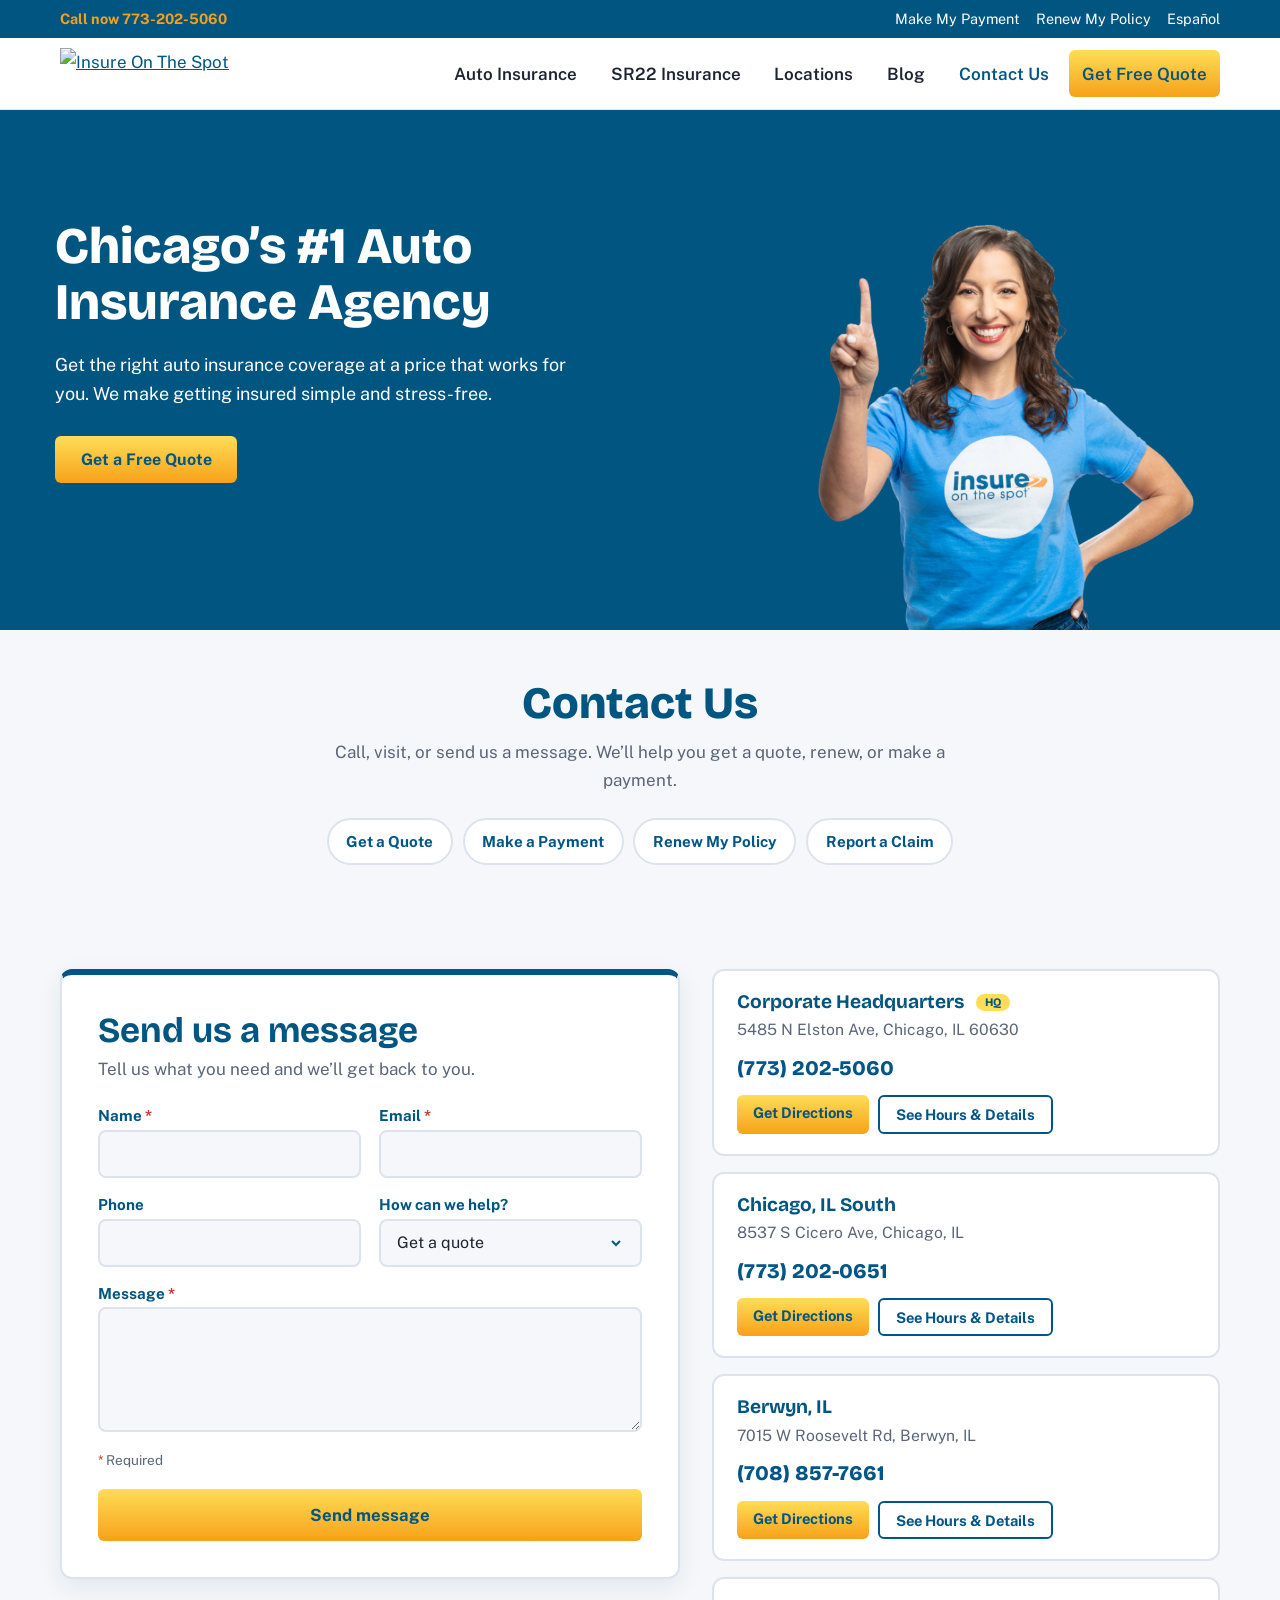
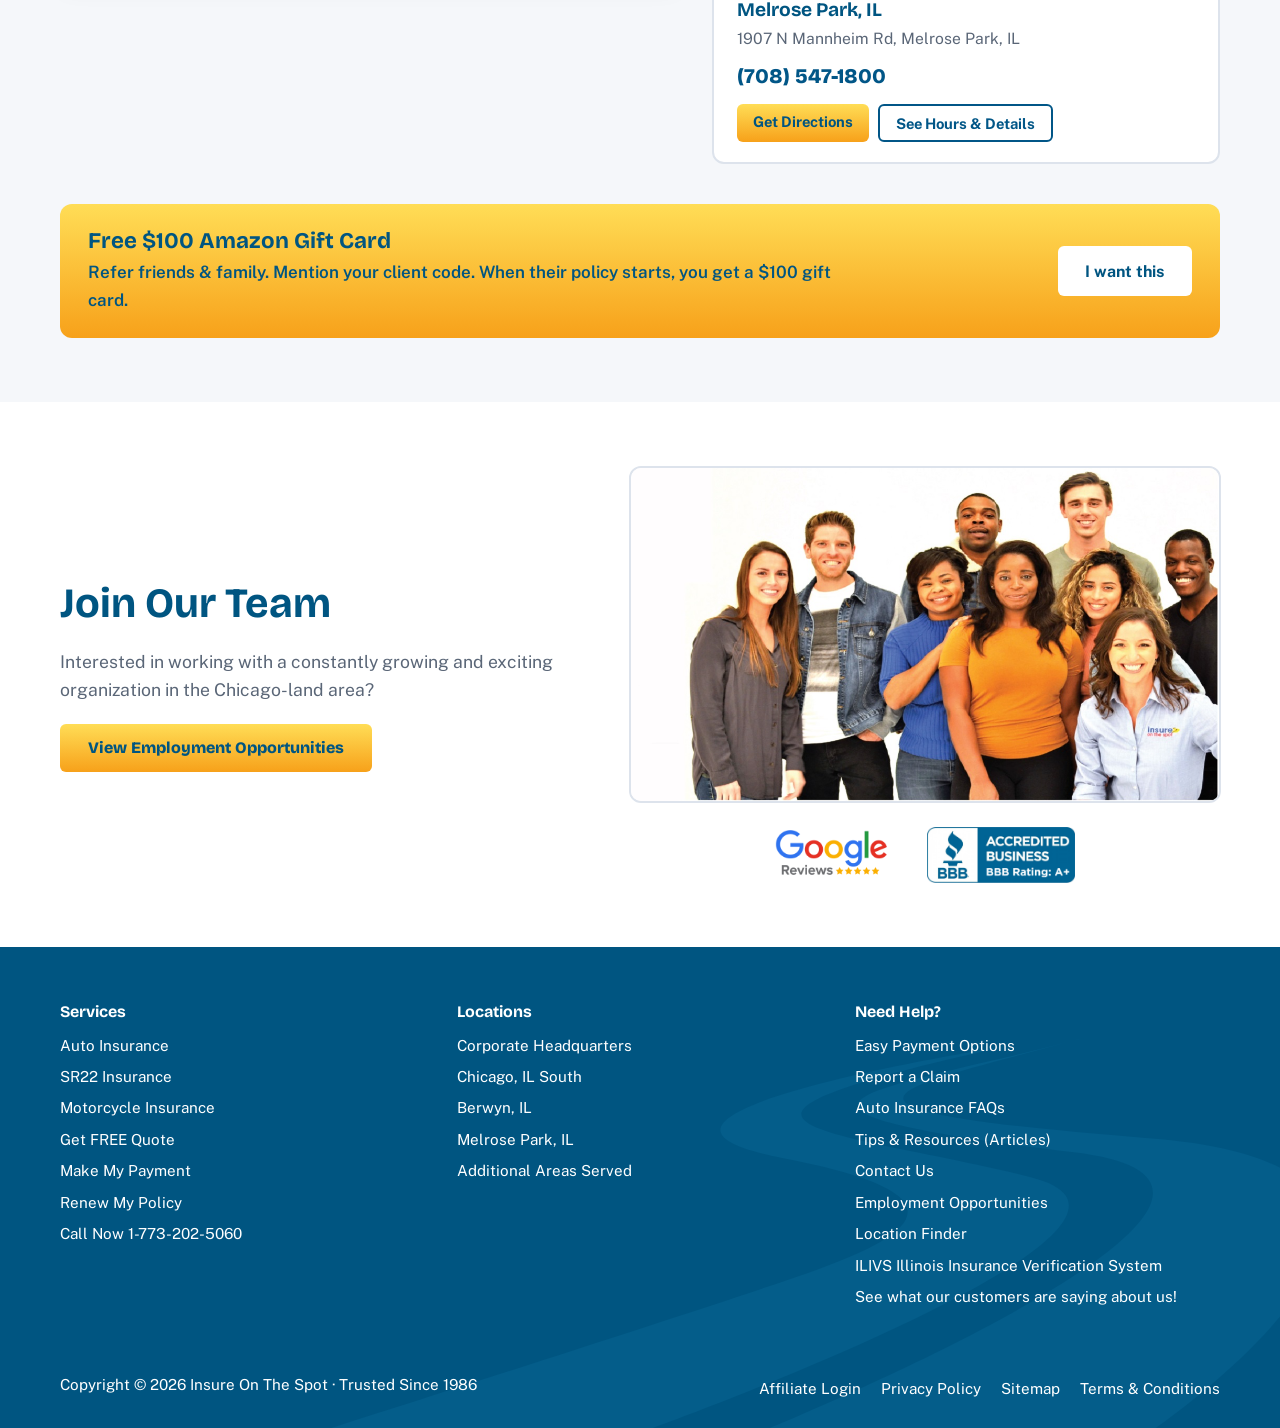
==== contact.html @ 5883fd52 "First commit" ====
<!DOCTYPE html>
<html lang="en">

<head>
  <meta charset="utf-8">
  <meta name="viewport" content="width=device-width, initial-scale=1">
  <title>Contact Us - Insure On The Spot</title>
  <meta name="description" content="Call or visit an Insure On The Spot location in Chicagoland.">
  <link rel="preconnect" href="https://fonts.googleapis.com">
  <link rel="preconnect" href="https://fonts.gstatic.com" crossorigin>
  <link
    href="https://fonts.googleapis.com/css2?family=Bricolage+Grotesque:wght@600;700;800&family=Public+Sans:wght@400;600;700&display=swap"
    rel="stylesheet">
  <link rel="stylesheet" href="assets/scss/main.css">
</head>

<body>
  <a class="sr-only" href="#main">Skip to content</a>
  <div class="topbar">
    <div class="container topbar__inner">
      <a class="topbar__call" href="tel:773-202-5060">Call now 773-202-5060</a>
      <div class="topbar__links"><a class="topbar__link" href="https://csp.insureonthespot.com/Login.aspx">Make My
          Payment</a><a class="topbar__link" href="https://csp.insureonthespot.com/Login.aspx">Renew My Policy</a><a
          class="topbar__link" href="https://www.insureonthespot.com/espanol/">Español</a></div>
    </div>
  </div>
  <header class="header">
    <div class="container header__inner">
      <a class="header__logo" href="#"><img
          src="https://www.insureonthespot.com/wp-content/themes/orbit-media/images/logo.png" alt="Insure On The Spot"
          width="180" height="52"></a>
      <button class="header__toggle" aria-expanded="false" aria-controls="site-nav">
                <svg xmlns="http://www.w3.org/2000/svg" width="24" height="24" viewBox="0 0 24 24" fill="none"
                    stroke="currentColor" stroke-width="2" stroke-linecap="round" stroke-linejoin="round">
                    <path d="M4 6h16M4 12h16M4 18h16"></path>
                </svg> </button>
      <nav class="nav" id="site-nav" aria-label="Main">
        <ul class="nav__list">
          <li class="nav__item"><a class="nav__link" href="https://www.insureonthespot.com/auto-insurance/">Auto
              Insurance</a></li>
          <li class="nav__item"><a class="nav__link" href="https://www.insureonthespot.com/sr22-insurance/">SR22
              Insurance</a></li>
          <li class="nav__item"><a class="nav__link" href="location.html">Locations</a></li>
          <li class="nav__item"><a class="nav__link" href="blog.html">Blog</a></li>
          <li class="nav__item"><a class="nav__link" href="contact.html" aria-current="page">Contact Us</a></li>
          <li class="nav__item"><a class="nav__link nav__link--cta" href="https://quote.insureonthespot.com/">Get Free
              Quote</a></li>
        </ul>
      </nav>
    </div>
  </header>
  <main id="main">

    <section class="banner">
      <div class="banner__container">
        <div class="banner__content">
          <h1>Chicago’s #1 Auto Insurance Agency</h1>
          <p>
            Get the right auto insurance coverage at a price that works for you.
            We make getting insured simple and stress-free.
          </p>
          <a class="btn btn--primary" href="https://quote.insureonthespot.com/">Get a Free Quote</a>
        </div>

        <div class="banner__visual">
          <img class="banner__img" src="assets/img/contact-hero.png" alt="Smiling Insure On The Spot agent pointing up"
            width="1218" height="743" fetchpriority="high">
        </div>
      </div>
    </section>

    <section class="contact-intro section--tint">
      <div class="container">
        <h1 class="contact-intro__title">Contact Us</h1>
        <p class="contact-intro__text">Call, visit, or send us a message. We’ll help you get a quote, renew, or make a
          payment.</p>
        <ul class="quick-links">
          <li class="quick-links__item"><a class="quick-links__link" href="https://quote.insureonthespot.com/">Get a
              Quote</a></li>
          <li class="quick-links__item"><a class="quick-links__link"
              href="https://csp.insureonthespot.com/Login.aspx">Make a Payment</a></li>
          <li class="quick-links__item"><a class="quick-links__link"
              href="https://csp.insureonthespot.com/Login.aspx">Renew My Policy</a></li>
          <li class="quick-links__item"><a class="quick-links__link"
              href="https://www.insureonthespot.com/customer-service/report-insurance-claim/">Report a Claim</a></li>
        </ul>
      </div>
    </section>

    <section class="section section--tint">
      <div class="container contact">
        <div class="form-panel">
          <h2 class="form-panel__title">Send us a message</h2>
          <p class="form-panel__text">Tell us what you need and we’ll get back to you.</p>

          <form class="form" id="contact-form" novalidate>
            <div class="form__row">
              <label class="form__label">
                <span class="form__label-text">Name <span class="form__req" aria-hidden="true">*</span></span>
                <input class="form__control" name="name" autocomplete="name" required>
                <p class="form__error" hidden>Enter your name.</p>
              </label>
              <label class="form__label">
                <span class="form__label-text">Email <span class="form__req" aria-hidden="true">*</span></span>
                <input class="form__control" type="email" name="email" autocomplete="email" required>
                <p class="form__error" hidden>Enter a valid email address.</p>
              </label>
            </div>

            <div class="form__row">
              <label class="form__label">
                <span class="form__label-text">Phone</span>
                <input class="form__control" type="tel" name="phone" autocomplete="tel">
              </label>
              <label class="form__label">
                <span class="form__label-text">How can we help?</span>
                <select class="form__control form__control--select" name="topic">
                  <option>Get a quote</option>
                  <option>Renew my policy</option>
                  <option>Make a payment</option>
                  <option>Report a claim</option>
                  <option>Something else</option>
                </select>
              </label>
            </div>

            <label class="form__label">
              <span class="form__label-text">Message <span class="form__req" aria-hidden="true">*</span></span>
              <textarea class="form__control form__control--textarea" name="message" rows="5" required></textarea>
              <p class="form__error" hidden>Tell us how we can help.</p>
            </label>

            <p class="form__note"><span class="form__req" aria-hidden="true">*</span> Required</p>
            <button class="btn btn--primary form__submit" type="submit">Send message</button>
          </form>

          <p class="form__success" id="form-success" role="status" hidden>Message sent. We’ll get back to you soon.</p>
        </div>

        <div class="contact__info">
          <ul class="locations">
            <li class="locations__item">
              <h3 class="locations__name">Corporate Headquarters <span class="locations__badge">HQ</span></h3>
              <p class="locations__addr">5485 N Elston Ave, Chicago, IL 60630</p>
              <a class="locations__phone" href="tel:773-202-5060">(773) 202-5060</a>
              <div class="locations__actions">
                <a class="btn btn--primary btn--sm"
                  href="https://www.google.com/maps/search/?api=1&amp;query=5485+N+Elston+Ave,+Chicago,+IL+60630">Get
                  Directions</a>
                <a class="btn btn--outline btn--sm"
                  href="https://www.insureonthespot.com/locations/corporate-headquarters/">See Hours &amp; Details</a>
              </div>
            </li>
            <li class="locations__item">
              <h3 class="locations__name">Chicago, IL South</h3>
              <p class="locations__addr">8537 S Cicero Ave, Chicago, IL</p>
              <a class="locations__phone" href="tel:773-202-0651">(773) 202-0651</a>
              <div class="locations__actions">
                <a class="btn btn--primary btn--sm"
                  href="https://www.google.com/maps/search/?api=1&amp;query=8537+S+Cicero+Ave,+Chicago,+IL">Get
                  Directions</a>
                <a class="btn btn--outline btn--sm"
                  href="https://www.insureonthespot.com/locations/chicago-il-south/">See Hours &amp; Details</a>
              </div>
            </li>
            <li class="locations__item">
              <h3 class="locations__name">Berwyn, IL</h3>
              <p class="locations__addr">7015 W Roosevelt Rd, Berwyn, IL</p>
              <a class="locations__phone" href="tel:708-857-7661">(708) 857-7661</a>
              <div class="locations__actions">
                <a class="btn btn--primary btn--sm"
                  href="https://www.google.com/maps/search/?api=1&amp;query=7015+W+Roosevelt+Rd,+Berwyn,+IL">Get
                  Directions</a>
                <a class="btn btn--outline btn--sm" href="https://www.insureonthespot.com/locations/berwyn-il/">See
                  Hours &amp; Details</a>
              </div>
            </li>
            <li class="locations__item">
              <h3 class="locations__name">Melrose Park, IL</h3>
              <p class="locations__addr">1907 N Mannheim Rd, Melrose Park, IL</p>
              <a class="locations__phone" href="tel:708-547-1800">(708) 547-1800</a>
              <div class="locations__actions">
                <a class="btn btn--primary btn--sm"
                  href="https://www.google.com/maps/search/?api=1&amp;query=1907+N+Mannheim+Rd,+Melrose+Park,+IL">Get
                  Directions</a>
                <a class="btn btn--outline btn--sm"
                  href="https://www.insureonthespot.com/locations/melrose-park-il/">See Hours &amp; Details</a>
              </div>
            </li>
          </ul>
        </div>
      </div>
      <div class=" section--tint">
        <div class="container">
          <div class="referral">
            <div class="referral__body">
              <h3 class="referral__title">Free $100 Amazon Gift Card</h3>
              <p class="referral__text">Refer friends &amp; family. Mention your client code. When their
                policy starts, you get a
                $100 gift card.
              </p>
            </div>

            <a class="btn btn--white" href="https://quote.insureonthespot.com/">I want this</a>
          </div>
        </div>
      </div>

    </section>

    <section class="team" aria-labelledby="team-title">
      <div class="team__inner">
        <div class="team__content">
          <h2 class="team__title" id="team-title">Join Our Team</h2>

          <p class="team__text">
            Interested in working with a constantly growing and exciting
            organization in the Chicago-land area?
          </p>

          <a class="team__cta" href="https://www.insureonthespot.com/employment-opportunities/">View Employment Opportunities</a>
        </div>

        <div class="team__media">
          <figure class="team__photo">
            <img src="assets/img/team.jpg" alt="The Insure on the Spot team smiling together" width="1200" height="600"
              loading="lazy" />
          </figure>

          <ul class="team__badges">
            <li>
              <a class="team__badge"
                href="https://www.bbb.org/chicago/business-reviews/auto-insurance/insure-on-the-spot-in-chicago-il-14007680/#sealclick"
                target="_blank" rel="noopener noreferrer">
                <img src="assets/img/google-Reviews-transparent.webp" alt="Google Reviews, 5 stars" width="140"
                  height="56" loading="lazy" />
              </a>
            </li>
            <li>
              <a class="team__badge"
                href="https://www.bbb.org/chicago/business-reviews/auto-insurance/insure-on-the-spot-in-chicago-il-14007680/#sealclick"
                target="_blank" rel="noopener noreferrer">
                <img src="assets/img/BBBLogo.webp" alt="BBB Accredited Business, rating A+" width="150" height="56"
                  loading="lazy" />
              </a>
            </li>
          </ul>
        </div>
      </div>
    </section>

  </main>

  <footer class="footer">
    <div class="container">
      <div class="footer__grid">
        <div class="footer__col">
          <h3 class="footer__title">Services</h3>
          <ul class="footer__list">
            <li class="footer__item"><a class="footer__link" href="https://www.insureonthespot.com/auto-insurance/">Auto
                Insurance</a></li>
            <li class="footer__item"><a class="footer__link" href="https://www.insureonthespot.com/sr22-insurance/">SR22
                Insurance</a></li>
            <li class="footer__item"><a class="footer__link"
                href="https://www.insureonthespot.com/auto-insurance/motorcycle-insurance/">Motorcycle Insurance</a>
            </li>
            <li class="footer__item"><a class="footer__link" href="https://quote.insureonthespot.com/">Get FREE
                Quote</a></li>
            <li class="footer__item"><a class="footer__link" href="https://csp.insureonthespot.com">Make My Payment</a>
            </li>
            <li class="footer__item"><a class="footer__link" href="https://csp.insureonthespot.com">Renew My Policy</a>
            </li>
            <li class="footer__item">Call Now 1-773-202-5060</li>
          </ul>
        </div>
        <div class="footer__col">
          <h3 class="footer__title">Locations</h3>
          <ul class="footer__list">
            <li class="footer__item"><a class="footer__link"
                href="https://www.insureonthespot.com/locations/corporate-headquarters/">Corporate Headquarters</a>
            </li>
            <li class="footer__item"><a class="footer__link"
                href="https://www.insureonthespot.com/locations/chicago-il-south/">Chicago, IL South</a></li>
            <li class="footer__item"><a class="footer__link"
                href="https://www.insureonthespot.com/locations/berwyn-il/">Berwyn, IL</a></li>
            <li class="footer__item"><a class="footer__link"
                href="https://www.insureonthespot.com/locations/melrose-park-il/">Melrose Park, IL</a></li>
            <li class="footer__item"><a class="footer__link"
                href="https://www.insureonthespot.com/service-areas/">Additional Areas Served</a></li>
          </ul>
        </div>
        <div class="footer__col">
          <h3 class="footer__title">Need Help?</h3>
          <ul class="footer__list">
            <li class="footer__item"><a class="footer__link"
                href="https://www.insureonthespot.com/customer-service/payment-options/">Easy Payment Options</a>
            </li>
            <li class="footer__item"><a class="footer__link"
                href="https://www.insureonthespot.com/customer-service/report-insurance-claim/">Report a Claim</a>
            </li>
            <li class="footer__item"><a class="footer__link"
                href="https://www.insureonthespot.com/customer-service/auto-insurance-faq/">Auto Insurance FAQs</a>
            </li>
            <li class="footer__item"><a class="footer__link" href="blog.html">Tips &amp; Resources (Articles)</a></li>
            <li class="footer__item"><a class="footer__link" href="contact.html">Contact Us</a></li>
            <li class="footer__item"><a class="footer__link"
                href="https://www.insureonthespot.com/employment-opportunities/">Employment Opportunities</a></li>
            <li class="footer__item"><a class="footer__link"
                href="https://www.insureonthespot.com/location-finder/">Location Finder</a></li>
            <li class="footer__item"><a class="footer__link"
                href="https://www.insureonthespot.com/customer-service/ilivs-illinois-insurance-verification-system/">ILIVS
                Illinois Insurance Verification System</a></li>
            <li class="footer__item"><a class="footer__link"
                href="https://www.insureonthespot.com/see-what-our-customers-are-saying-about-us/">See what our
                customers are saying about us!</a></li>
          </ul>
        </div>
      </div>
      <div class="footer__bar">
        <span>Copyright © 2026 Insure On The Spot · Trusted Since 1986</span>
        <ul class="footer__legal">
          <li class="footer__item"><a class="footer__link"
              href="https://quote.insureonthespot.com/Default.aspx/dealer">Affiliate Login</a></li>
          <li class="footer__item"><a class="footer__link"
              href="https://www.insureonthespot.com/privacy-policy/">Privacy Policy</a></li>
          <li class="footer__item"><a class="footer__link" href="https://www.insureonthespot.com/sitemap/">Sitemap</a>
          </li>
          <li class="footer__item"><a class="footer__link"
              href="https://www.insureonthespot.com/terms-conditions/">Terms &amp; Conditions</a></li>
        </ul>
      </div>
    </div>
  </footer>
  <script src="assets/js/main.js"></script>
</body>

</html>
---- assets/scss/main.css ----
@charset "UTF-8";
:root {
  --navy: #015687;
  --navy-dark: #005581;
  --orange: #f7a11a;
  --orange-dark: #d98a0c;
  --yellow: #ffdd56;
  --ink: #1b2430;
  --muted: #5a6677;
  --paper: #f5f7fa;
  --line: #dde3ec;
  --white: #fff;
  --font-head: 'Bricolage Grotesque', 'Segoe UI', sans-serif;
  --font-body: 'Public Sans', 'Segoe UI', sans-serif;
  --container: 1160px;
  --bp-md: 760px;
  --radius: 6px;
}

*,
*::before,
*::after {
  box-sizing: border-box;
}

html {
  scroll-behavior: smooth;
}

body {
  margin: 0;
  font: 400 1.0625rem/1.65 var(--font-body);
  color: var(--ink);
  background: var(--white);
}

img {
  max-width: 100%;
  display: block;
}

a {
  color: var(--navy);
}

h1,
h2,
h3 {
  font-family: var(--font-head);
  line-height: 1.15;
  margin: 0 0 0.5em;
  color: var(--navy-dark);
}

h1 {
  font-size: clamp(2.2rem, 5vw, 3.6rem);
  font-weight: 800;
}

h2 {
  font-size: clamp(1.6rem, 3vw, 2.2rem);
  font-weight: 700;
}

h3 {
  font-size: 1.2rem;
  font-weight: 700;
}

p {
  margin: 0 0 1em;
  max-width: 68ch;
}

:focus-visible {
  outline: 3px solid var(--orange);
  outline-offset: 2px;
}

.container {
  width: min(100% - 2rem, var(--container));
  margin-inline: auto;
}

.section {
  padding: 4rem 0;
}
.section--tint {
  background: var(--paper);
}

.sr-only {
  position: absolute;
  width: 1px;
  height: 1px;
  overflow: hidden;
  clip: rect(0 0 0 0);
}

@media (prefers-reduced-motion: reduce) {
  * {
    animation: none !important;
    transition: none !important;
    scroll-behavior: auto !important;
  }
}
[hidden] {
  display: none !important;
}

.btn {
  display: inline-block;
  padding: 0.85rem 1.6rem;
  border-radius: var(--radius);
  border: 2px solid transparent;
  font: 700 1rem var(--font-body);
  text-decoration: none;
  cursor: pointer;
  transition: background 0.2s, color 0.2s, transform 0.15s;
}
.btn--primary {
  background: var(--yellow);
  background-size: 100%;
  background-image: linear-gradient(to top, var(--orange), var(--yellow));
  border: none;
  color: var(--navy-dark);
}
.btn--primary:hover {
  background-image: linear-gradient(to top, var(--orange-dark), var(--yellow));
}
.btn--primary:active {
  transform: translateY(1px);
}
.btn--ghost {
  border-color: var(--white);
  color: var(--white);
}
.btn--ghost:hover {
  background: var(--white);
  color: var(--navy-dark);
}
.btn--outline {
  border-color: var(--navy);
  color: var(--navy);
}
.btn--outline:hover {
  background: var(--navy);
  color: var(--white);
}
.btn--white {
  background: var(--white);
  color: var(--navy-dark);
}
.btn--white:hover {
  background: var(--navy);
  color: var(--white);
}
.btn--sm {
  padding: 0.55rem 1rem;
  font-size: 0.92rem;
}

.banner {
  background: #015581;
  color: #ffffff;
  overflow: hidden;
}
.banner__container {
  display: flex;
  align-items: center;
  justify-content: space-between;
  gap: 40px;
  max-width: 1218px;
  min-height: 400PX;
  margin-inline: auto;
  padding: 20px 24px 0;
}
.banner__content {
  flex: 1;
  max-width: 520px;
  padding-bottom: 60px;
}
.banner__content h1 {
  margin: 0 0 20px;
  font-size: clamp(36px, 4vw, 56px);
  line-height: 1.1;
  color: #ffffff;
}
.banner__content p {
  margin: 0 0 28px;
  font-size: 18px;
  line-height: 1.6;
}
.banner__button {
  display: inline-block;
  padding: 14px 28px;
  background: #ffffff;
  color: #015581;
  font-weight: 600;
  text-decoration: none;
  border-radius: 6px;
  transition: background 0.2s ease;
}
.banner__button:hover {
  background: #eaf3f8;
}
.banner__visual {
  flex: 1;
  align-self: stretch;
  display: flex;
  justify-content: flex-end;
  min-width: 0;
}
.banner__img {
  display: block;
  width: 100%;
  max-width: 500px;
  height: 100%;
  -o-object-fit: cover;
     object-fit: cover;
  -o-object-position: 50% 36%;
     object-position: 50% 36%;
}
@media (max-width: 759px) {
  .banner__container {
    flex-direction: column;
    gap: 24px;
    padding: 48px 20px 0;
    text-align: center;
  }
  .banner__content {
    padding-bottom: 0;
  }
  .banner__visual {
    width: 100%;
    align-self: center;
    justify-content: center;
  }
  .banner__img {
    width: 100%;
    height: auto;
    -o-object-fit: contain;
       object-fit: contain;
  }
}

.topbar {
  background: var(--navy-dark);
  color: var(--white);
  font-size: 0.9rem;
}
.topbar__inner {
  display: flex;
  justify-content: space-between;
  gap: 1rem;
  padding: 0.45rem 0;
  flex-wrap: wrap;
}
.topbar__link, .topbar__call {
  color: var(--white);
  text-decoration: none;
  margin-left: 1rem;
}
.topbar__link:hover, .topbar__call:hover {
  text-decoration: underline;
}
.topbar__call {
  font-weight: 700;
  color: var(--orange);
  margin-left: 0;
}
.topbar__links {
  display: none;
}
@media (min-width: 760px) {
  .topbar__links {
    display: block;
  }
}

.header {
  position: sticky;
  top: 0;
  z-index: 50;
  background: var(--white);
  border-bottom: 1px solid var(--line);
  transition: box-shadow 0.2s;
}
.header--scrolled {
  box-shadow: 0 4px 16px rgba(var(--navy-dark), 0.12);
}
.header__inner {
  display: flex;
  align-items: center;
  justify-content: space-between;
  padding: 0.6rem 0;
}
.header__logo img {
  height: 52px;
  width: auto;
}
.header__toggle {
  background: none;
  border: none;
  padding: 0.5rem 0.5rem;
  font-weight: 700;
  color: var(--navy);
}
@media (min-width: 760px) {
  .header__toggle {
    display: none;
  }
}

.nav {
  display: none;
  position: absolute;
  inset: 100% 0 auto;
  background: var(--white);
  border-bottom: 1px solid var(--line);
  padding: 1rem;
}
.nav--open {
  display: block;
}
.nav__list {
  list-style: none;
  margin: 0;
  padding: 0;
  display: grid;
  gap: 0.25rem;
}
.nav__link {
  display: block;
  padding: 0.6rem 0.8rem;
  text-decoration: none;
  font-weight: 600;
  color: var(--ink);
  border-radius: var(--radius);
}
.nav__link:hover, .nav__link[aria-current=page] {
  color: var(--navy);
}
.nav__link--cta {
  background-color: var(--yellow);
  background-size: 100%;
  background-image: linear-gradient(to top, var(--orange), var(--yellow));
  border: none;
  color: var(--navy-dark);
  text-align: center;
}
.nav__link--cta:hover {
  background-color: var(--yellow);
  background-image: linear-gradient(to top, var(--orange-dark), var(--yellow));
  color: var(--navy-dark);
}
.nav__link--cta:active {
  transform: translateY(1px);
}
@media (min-width: 800px) {
  .nav {
    display: block;
    position: static;
    border: 0;
    padding: 0;
  }
  .nav__list {
    display: flex;
    align-items: center;
    gap: 0.5rem;
  }
}

.hero {
  position: relative;
  color: var(--white);
  padding: 5rem 0 4.5rem;
  background: linear-gradient(100deg, rgba(1, 51, 79, 0.94) 35%, rgba(1, 51, 79, 0.55)), url("../img/iots-hom-hero.jpg") center/cover;
}
.hero__title {
  color: var(--white);
  max-width: 14ch;
}
.hero__text {
  margin: 0;
}
.hero__list {
  list-style: none;
  padding: 0;
  margin: 1.25rem 0 2rem;
  display: grid;
  gap: 0.4rem;
  font-weight: 600;
  max-width: 400px;
}
.hero__item::before {
  content: "✓";
  color: var(--orange);
  font-weight: 800;
  margin-right: 0.6rem;
}
.hero__actions {
  display: flex;
  flex-direction: column;
  align-items: stretch;
  gap: 0.75rem;
  width: min(100%, 26rem);
}
.hero__or {
  display: flex;
  align-items: center;
  gap: 0.75rem;
  font-weight: 600;
}
.hero__or::before, .hero__or::after {
  content: "";
  flex: 1;
  height: 1px;
  background: rgba(255, 255, 255, 0.35);
}
.hero__call {
  display: inline-flex;
  align-items: center;
  justify-content: center;
  min-height: 3.25rem;
}
.hero--page {
  padding: 3rem 0;
  background: var(--navy);
}
.hero--page .hero__title {
  max-width: none;
  font-size: clamp(2rem, 4vw, 2.8rem);
  margin: 0;
}
.hero--page .hero__text {
  color: rgba(var(--white), 0.85);
  margin: 0.5rem 0 0;
}

.quote-form {
  display: flex;
  flex-wrap: wrap;
  align-items: stretch;
  width: min(100%, 26rem);
}
.quote-form__input {
  flex: 1 1 9rem;
  min-width: 0;
  min-height: 3.25rem;
  padding: 0.85rem 1rem 0.85rem 2.75rem;
  font: 600 1rem var(--font-body);
  color: var(--ink);
  background: var(--white) url("data:image/svg+xml,%3Csvg xmlns='http://www.w3.org/2000/svg' viewBox='0 0 24 24' fill='none' stroke='%235a6677' stroke-width='2'%3E%3Cpath d='M12 21s-7-6.2-7-11a7 7 0 0114 0c0 4.8-7 11-7 11z'/%3E%3Ccircle cx='12' cy='10' r='2.5'/%3E%3C/svg%3E") no-repeat 1rem center/18px;
  border: 2px solid transparent;
  border-radius: var(--radius) 0 0 var(--radius);
  transition: border-color 0.2s, box-shadow 0.2s;
}
.quote-form__input::-moz-placeholder {
  color: #8b96a5;
  font-weight: 400;
}
.quote-form__input::placeholder {
  color: #8b96a5;
  font-weight: 400;
}
.quote-form__input:focus {
  position: relative;
  outline: none;
  border-color: none;
  box-shadow: none;
}
.quote-form__input--invalid {
  border-color: #c0392b;
}
.quote-form__submit {
  display: inline-flex;
  align-items: center;
  justify-content: center;
  min-height: 3.25rem;
  padding-inline: 1.4rem;
  white-space: nowrap;
  border-radius: 0 var(--radius) var(--radius) 0;
}
.quote-form__error {
  flex-basis: 100%;
  margin: 0.5rem 0 0;
  font-size: 0.9rem;
  font-weight: 600;
  color: var(--yellow);
}

.services {
  list-style: none;
  margin: 2.5rem 0 0;
  padding: 0;
  display: grid;
  gap: 1.5rem;
}
@media (min-width: 760px) {
  .services {
    grid-template-columns: repeat(3, 1fr);
  }
}

.service-card {
  position: relative;
  background: var(--white);
  border-radius: 14px;
  padding: 2rem 1.75rem 1.75rem;
  display: flex;
  flex-direction: column;
  border: 2px solid var(--line);
  transition: transform 0.2s, box-shadow 0.2s, border-color 0.2s;
}
.service-card:hover, .service-card:focus-within {
  transform: translateY(-4px);
  border-color: var(--navy);
  /* Requires --navy-dark to be bare RGB numbers, e.g. 12, 30, 66 */
  box-shadow: 0 14px 30px rgba(var(--navy-dark), 0.14);
}
.service-card__icon {
  width: 60px;
  height: 60px;
  border-radius: 14px;
  display: grid;
  place-items: center;
  background: var(--navy);
  margin-bottom: 1.25rem;
  transition: background 0.2s;
}
.service-card__svg {
  width: 30px;
  height: 30px;
  fill: none;
  stroke: var(--white);
  stroke-width: 1.8;
  stroke-linecap: round;
  stroke-linejoin: round;
  transition: stroke 0.2s;
}
.service-card:hover .service-card__icon, .service-card:focus-within .service-card__icon {
  background: var(--yellow);
}
.service-card:hover .service-card__svg, .service-card:focus-within .service-card__svg {
  stroke: var(--navy-dark);
}
.service-card__title {
  font-size: 1.35rem;
}
.service-card__text {
  color: var(--muted);
  flex: 1;
}
.service-card__link {
  display: inline-flex;
  align-items: center;
  gap: 0.25rem;
  font-weight: 700;
  text-decoration: none;
  color: var(--navy);
  margin-top: 0.5rem;
}
.service-card__link::after {
  content: "";
  position: absolute;
  inset: 0;
}
.service-card__arrow {
  display: inline-flex;
  transition: transform 0.2s;
}
.service-card__arrow svg {
  width: 1.4em;
  height: 1.4em;
  fill: currentColor;
}
.service-card__link:hover .service-card__arrow {
  transform: translateX(4px);
}

.trust {
  display: flex;
  flex-wrap: wrap;
  gap: 1.5rem 2.5rem;
  align-items: center;
  justify-content: space-between;
}
.trust__title {
  font: 800 1.4rem var(--font-head);
  color: var(--navy-dark);
  font-size: clamp(1.6rem, 3vw, 2.2rem);
}
.trust__img {
  height: 64px;
  width: auto;
}

.loc-tools {
  display: flex;
  flex-wrap: wrap;
  align-items: center;
  justify-content: space-between;
  gap: 1rem;
  margin: 1.5rem 0 1.25rem;
}

.loc-layout {
  display: grid;
  grid-template-columns: minmax(0, 1fr);
  gap: 1.25rem;
  margin-top: 2rem;
}
@media (min-width: 900px) {
  .loc-layout {
    grid-template-columns: minmax(0, 1fr) minmax(0, 1.1fr);
    align-items: start;
    gap: 1.5rem;
  }
}

.loc-layout > * {
  min-width: 0;
}

#loc-map {
  position: relative;
  width: 100%;
  max-width: 100%;
  height: 320px;
  overflow: hidden;
  border: 2px solid var(--line);
  border-radius: 12px;
  z-index: 0;
}
@media (min-width: 900px) {
  #loc-map {
    position: sticky;
    top: 1.5rem;
    height: 540px;
  }
}

#loc-map.leaflet-container {
  max-width: 100%;
}

.loc-search {
  position: relative;
  flex: 1 1 280px;
  max-width: 420px;
}
.loc-search__input {
  width: 100%;
  padding: 0.8rem 1rem 0.8rem 2.6rem;
  font: inherit;
  background: var(--white);
  border: 2px solid var(--line);
  border-radius: 99px;
  transition: border-color 0.2s, box-shadow 0.2s;
}
.loc-search__input:focus {
  outline: none;
  border-color: var(--navy);
  box-shadow: 0 0 0 4px rgba(var(--yellow-rgb), 0.55);
}
.loc-search__icon {
  position: absolute;
  left: 1rem;
  top: 50%;
  translate: 0 -50%;
  width: 18px;
  height: 18px;
  fill: none;
  stroke: var(--muted);
  stroke-width: 2.2;
}

.loc-count {
  margin: 0;
  font-weight: 600;
  color: var(--muted);
}

.loc-grid {
  display: grid;
  align-items: start;
  gap: 1.25rem;
  margin: 0;
  padding: 0;
  list-style: none;
}
@media (min-width: 760px) {
  .loc-grid {
    grid-template-columns: repeat(2, 1fr);
  }
}
.loc-grid--single {
  grid-template-columns: 1fr;
}
@media (min-width: 760px) {
  .loc-grid--single {
    grid-template-columns: 1fr;
  }
}

.loc-card {
  overflow: hidden;
  background: var(--white);
  border: 2px solid var(--line);
  border-radius: 12px;
  transition: transform 0.2s, box-shadow 0.2s, border-color 0.2s;
}
.loc-card:hover {
  transform: translateY(-3px);
  border-color: var(--navy);
  box-shadow: 0 10px 24px rgba(var(--navy-dark-rgb), 0.12);
}
.loc-card--active {
  border-color: var(--navy);
  box-shadow: 0 12px 28px rgba(var(--navy-dark-rgb), 0.16);
}
.loc-card__head {
  all: unset;
  box-sizing: border-box;
  display: grid;
  grid-template-columns: auto 1fr auto;
  align-items: center;
  gap: 1rem;
  width: 100%;
  padding: 1.25rem 1.4rem;
  cursor: pointer;
}
.loc-card__head:focus-visible {
  outline: 3px solid var(--orange);
  outline-offset: -3px;
}
.loc-card__pin {
  display: grid;
  place-items: center;
  width: 44px;
  height: 44px;
  border-radius: 50%;
  background: var(--navy);
  transition: background 0.2s;
}
.loc-card__pin-icon {
  width: 22px;
  height: 22px;
  fill: none;
  stroke: var(--white);
  stroke-width: 2;
}
.loc-card--active .loc-card__pin {
  background: var(--yellow);
}
.loc-card--active .loc-card__pin-icon {
  stroke: var(--navy-dark);
}
.loc-card__text {
  min-width: 0;
}
.loc-card__name {
  margin: 0;
  font: 700 1.2rem var(--font-head);
  color: var(--navy-dark);
}
.loc-card__addr {
  display: block;
  margin: 0.1rem 0 0;
  font-size: 0.98rem;
  color: var(--muted);
}
.loc-card__badge {
  display: inline-block;
  margin-left: 0.5rem;
  padding: 0.1rem 0.55rem;
  border-radius: 99px;
  background: var(--yellow);
  font-size: 0.72rem;
  font-weight: 800;
  letter-spacing: 0.04em;
  text-transform: uppercase;
  color: var(--navy-dark);
  vertical-align: middle;
}
.loc-card__chev {
  width: 20px;
  height: 20px;
  fill: none;
  stroke: var(--navy);
  stroke-width: 2.5;
  transition: rotate 0.25s;
}
.loc-card--active .loc-card__chev {
  rotate: 180deg;
}
.loc-card__more {
  display: grid;
  gap: 0.9rem;
  padding: 1.1rem 1.4rem 1.4rem;
  border-top: 1px dashed var(--line);
}
.loc-card__phone {
  font: 800 1.35rem var(--font-head);
  color: var(--navy);
  text-decoration: none;
}
.loc-card__phone:hover {
  text-decoration: underline;
}
.loc-card__actions {
  display: flex;
  flex-wrap: wrap;
  gap: 0.6rem;
}

.loc-empty {
  padding: 2rem;
  text-align: center;
  font-weight: 600;
  color: var(--muted);
}

.referral {
  display: flex;
  flex-wrap: wrap;
  align-items: center;
  justify-content: space-between;
  gap: 1rem;
  margin-top: 2.5rem;
  padding: 1.5rem 1.75rem;
  border-radius: 12px;
  background: var(--yellow);
  background-size: 100%;
  background-image: linear-gradient(to top, var(--orange), var(--yellow));
  border: none;
  color: var(--navy-dark);
}
.referral__title {
  margin: 0;
  font-size: 1.4rem;
  color: var(--navy-dark);
}
.referral__text {
  margin: 0.25rem 0 0;
  font-weight: 600;
}

.loc-layout {
  display: grid;
  gap: 1.5rem;
}
@media (min-width: 900px) {
  .loc-layout {
    grid-template-columns: 1fr 1.1fr;
    align-items: start;
  }
}

.loc-map {
  order: -1;
  z-index: 0;
  isolation: isolate;
  height: 300px;
  overflow: hidden;
  border: 2px solid var(--line);
  border-radius: 12px;
  background: var(--paper);
}
@media (min-width: 900px) {
  .loc-map {
    order: 0;
    position: sticky;
    top: 96px;
    height: 540px;
  }
}

.loc-marker {
  background: none;
  border: 0;
}
.loc-marker__icon {
  display: block;
  width: 36px;
  height: 46px;
  filter: drop-shadow(0 3px 4px rgba(var(--navy-dark-rgb), 0.35));
  transition: transform 0.2s;
}
.loc-marker__shape {
  fill: var(--navy);
  stroke: var(--white);
  stroke-width: 2;
}
.loc-marker__dot {
  fill: var(--white);
}
.loc-marker--active .loc-marker__icon {
  transform: scale(1.2);
  transform-origin: 50% 100%;
}
.loc-marker--active .loc-marker__shape {
  fill: var(--yellow);
  stroke: var(--navy-dark);
}
.loc-marker--active .loc-marker__dot {
  fill: var(--navy-dark);
}

.blog {
  display: grid;
  gap: 3rem;
}
@media (min-width: 760px) {
  .blog {
    grid-template-columns: 1fr 280px;
  }
}
@media (min-width: 760px) {
  .blog--full {
    grid-template-columns: 1fr;
  }
}
.blog__main--cards {
  display: grid;
  gap: 1.5rem;
  align-content: start;
}
@media (min-width: 760px) {
  .blog__main--cards {
    grid-template-columns: repeat(2, 1fr);
  }
}

.post {
  padding: 1.75rem 0;
  border-bottom: 1px solid var(--line);
}
.post:first-child:not(.post--card) {
  padding-top: 0;
}
.post__date {
  color: var(--muted);
}
.post__meta {
  display: flex;
  gap: 0.75rem;
  align-items: center;
  color: var(--muted);
  font-size: 0.9rem;
  margin-bottom: 0.4rem;
}
.post__tag {
  background: var(--paper);
  color: var(--navy);
  font-weight: 700;
  padding: 0.1rem 0.6rem;
  border-radius: 99px;
  text-decoration: none;
}
.post__title {
  font-size: 1.5rem;
}
.post__title-link {
  color: var(--navy-dark);
  text-decoration: none;
}
.post__title-link:hover {
  color: var(--orange-dark);
  text-decoration: underline;
}
.post__more {
  display: inline-flex;
  align-items: center;
  gap: 0.25rem;
  font-weight: 700;
}
.post__arrow {
  display: inline-flex;
  transition: transform 0.2s;
}
.post__arrow svg {
  width: 1.4em;
  height: 1.4em;
  fill: currentColor;
}
.post--card {
  position: relative;
  display: flex;
  flex-direction: column;
  padding: 1.75rem;
  background: var(--white);
  border: 2px solid var(--line);
  border-radius: 14px;
  transition: transform 0.2s, box-shadow 0.2s, border-color 0.2s;
}
.post--card:hover, .post--card:focus-within {
  transform: translateY(-4px);
  border-color: var(--navy);
  /* Requires --navy-dark to be bare RGB numbers, e.g. 12, 30, 66 */
  box-shadow: 0 14px 30px rgba(var(--navy-dark), 0.14);
}
.post--card .post__title {
  font-size: 1.3rem;
  margin-bottom: 0.75rem;
}
.post--card .post__title-link::after {
  content: "";
  position: absolute;
  inset: 0;
}
.post--card:hover .post__title-link {
  color: var(--orange-dark);
  text-decoration: none;
}
.post--card .post__tag {
  position: relative;
  z-index: 1;
}
.post--card .post__excerpt {
  flex: 1;
  max-width: none;
  color: var(--muted);
}
.post--card .post__more {
  align-self: flex-start;
  color: var(--navy);
  text-decoration: none;
}
.post--card:hover .post__arrow, .post--card:focus-within .post__arrow {
  transform: translateX(4px);
}

.sidebar {
  display: grid;
  gap: 2rem;
  align-content: start;
}

.panel {
  background: var(--paper);
  border-radius: var(--radius);
  padding: 1.5rem;
}
.panel__title {
  margin-top: 0;
}
.panel--cta {
  background: var(--navy);
  color: var(--white);
}
.panel--cta .panel__title {
  color: var(--white);
}

.topics {
  list-style: none;
  margin: 0;
  padding: 0;
}
.topics__link {
  display: block;
  padding: 0.35rem 0;
  text-decoration: none;
  border-bottom: 1px solid var(--line);
}
.topics__link:hover {
  color: var(--orange-dark);
}

.pager {
  margin-top: 2rem;
}
.pager--center {
  grid-column: 1/-1;
  max-width: none;
  margin: 0.5rem 0 0;
  text-align: center;
}

.sidebar {
  position: sticky;
  top: 100px;
  align-self: start;
}

@media (max-width: 759px) {
  .sidebar {
    position: static;
    top: auto;
  }
}
.form-panel {
  background: var(--white);
  border: 2px solid var(--line);
  border-top: 6px solid var(--navy);
  border-radius: 12px;
  padding: 1.75rem;
  box-shadow: 0 8px 24px rgba(1, 51, 79, 0.08);
}
@media (min-width: 560px) {
  .form-panel {
    padding: 2.25rem;
  }
}
.form-panel__title {
  margin: 0 0 0.25rem;
}
.form-panel__text {
  margin: 0 0 1.5rem;
  color: var(--muted);
}

.form {
  display: grid;
  gap: 1.1rem;
}
.form__row {
  display: grid;
  gap: 1.1rem;
}
@media (min-width: 560px) {
  .form__row {
    grid-template-columns: 1fr 1fr;
  }
}
.form__label {
  font: 700 0.95rem var(--font-body);
  color: var(--navy-dark);
  display: grid;
  gap: 0.35rem;
}
.form__req {
  color: #c0392b;
}
.form__note {
  margin: 0;
  font-size: 0.85rem;
  color: var(--muted);
}
.form__control {
  font: 400 1rem var(--font-body);
  color: var(--ink);
  width: 100%;
  padding: 0.8rem 1rem;
  background: var(--paper);
  border: 2px solid var(--line);
  border-radius: 8px;
  transition: border-color 0.2s, box-shadow 0.2s, background 0.2s;
}
.form__control::-moz-placeholder {
  color: #8b96a5;
}
.form__control::placeholder {
  color: #8b96a5;
}
.form__control:hover {
  border-color: rgba(1, 86, 135, 0.5);
}
.form__control:focus {
  outline: none;
  background: var(--white);
  border-color: var(--navy);
  box-shadow: none;
}
.form__control--select {
  -webkit-appearance: none;
     -moz-appearance: none;
          appearance: none;
  padding-right: 2.6rem;
  cursor: pointer;
  background-image: url("data:image/svg+xml,%3Csvg xmlns='http://www.w3.org/2000/svg' viewBox='0 0 24 24' fill='none' stroke='%23015687' stroke-width='3'%3E%3Cpath d='M6 9l6 6 6-6'/%3E%3C/svg%3E");
  background-repeat: no-repeat;
  background-position: right 1rem center;
  background-size: 16px;
}
.form__control--textarea {
  resize: vertical;
  min-height: 120px;
}
.form__control--invalid {
  border-color: #c0392b;
  background: #fff6f5;
}
.form__error {
  color: #c0392b;
  font-weight: 600;
  font-size: 0.9rem;
  margin: 0;
}
.form__submit {
  width: 100%;
  font-size: 1.05rem;
  padding: 1rem;
}

.form__success {
  background: #e8f6ee;
  border-left: 4px solid #2e9d63;
  border-radius: 6px;
  padding: 1rem;
  font-weight: 600;
  color: #14532d;
}

.form-panel {
  position: sticky;
  top: 100px;
  align-self: start;
}

.contact {
  display: grid;
  gap: 2rem;
  align-items: start;
}
@media (min-width: 760px) {
  .contact {
    grid-template-columns: 1.1fr 0.9fr;
    gap: 2rem;
  }
}

@media (max-width: 759px) {
  .form-panel {
    position: static;
  }
}
.contact-intro {
  padding: 3rem 0 2.5rem;
  text-align: center;
}
.contact-intro__title {
  font-size: clamp(2rem, 4vw, 2.8rem);
  margin: 0 0 0.5rem;
}
.contact-intro__text {
  margin: 0 auto;
  color: var(--muted);
}

.quick-links {
  list-style: none;
  margin: 1.5rem 0 0;
  padding: 0;
  display: flex;
  flex-wrap: wrap;
  justify-content: center;
  gap: 0.6rem;
}
.quick-links__link {
  display: inline-flex;
  align-items: center;
  padding: 0.55rem 1.1rem;
  border: 2px solid var(--line);
  border-radius: 99px;
  background: var(--white);
  color: var(--navy);
  font-weight: 700;
  font-size: 0.95rem;
  text-decoration: none;
  transition: background 0.2s, border-color 0.2s, color 0.2s;
}
.quick-links__link:hover {
  background: var(--navy);
  border-color: var(--navy);
  color: var(--white);
}

.quick-links {
  list-style: none;
  margin: 1.5rem 0 0;
  padding: 0;
  display: flex;
  flex-wrap: wrap;
  gap: 0.6rem;
}
.quick-links__link {
  display: inline-flex;
  align-items: center;
  padding: 0.55rem 1.1rem;
  border: 2px solid var(--line);
  border-radius: 99px;
  background: var(--white);
  color: var(--navy);
  font-weight: 700;
  font-size: 0.95rem;
  text-decoration: none;
  transition: background 0.2s, border-color 0.2s, color 0.2s;
}
.quick-links__link:hover {
  background: var(--navy);
  border-color: var(--navy);
  color: var(--white);
}

.contact {
  display: grid;
  gap: 2rem;
  align-items: start;
}
@media (min-width: 760px) {
  .contact {
    grid-template-columns: 1.1fr 0.9fr;
    gap: 2rem;
  }
}
.contact__title {
  margin: 0 0 1rem;
}
.contact__call {
  margin-bottom: 1.5rem;
}

.locations {
  list-style: none;
  margin: 0;
  padding: 0;
  display: grid;
  gap: 1rem;
}
.locations__item {
  background: var(--white);
  border: 2px solid var(--line);
  border-radius: 12px;
  padding: 1.25rem 1.4rem;
  transition: transform 0.2s, box-shadow 0.2s, border-color 0.2s;
}
.locations__item:hover, .locations__item:focus-within {
  transform: translateY(-2px);
  border-color: var(--navy);
  box-shadow: 0 10px 24px rgba(1, 51, 79, 0.12);
}
.locations__name {
  margin: 0;
  font-size: 1.2rem;
}
.locations__badge {
  display: inline-block;
  margin-left: 0.5rem;
  padding: 0.1rem 0.55rem;
  border-radius: 99px;
  background: var(--yellow);
  font-size: 0.72rem;
  font-weight: 800;
  letter-spacing: 0.04em;
  text-transform: uppercase;
  color: var(--navy-dark);
  vertical-align: middle;
}
.locations__addr {
  margin: 0.25rem 0 0.75rem;
  font-size: 0.98rem;
  color: var(--muted);
}
.locations__phone {
  display: inline-block;
  margin-bottom: 0.9rem;
  font: 800 1.3rem var(--font-head);
  color: var(--navy);
  text-decoration: none;
}
.locations__phone:hover {
  text-decoration: underline;
}
.locations__actions {
  display: flex;
  flex-wrap: wrap;
  gap: 0.6rem;
}

.team {
  padding: 3rem 1.25rem;
}
@media (min-width: 760px) {
  .team {
    padding: 4rem 2rem;
  }
}
.team__inner {
  display: grid;
  grid-template-columns: minmax(0, 1fr);
  gap: 2rem;
  max-width: 1161px;
  margin-inline: auto;
}
@media (min-width: 900px) {
  .team__inner {
    grid-template-columns: minmax(0, 1fr) minmax(0, 1.15fr);
    align-items: center;
    gap: 3.5rem;
  }
}
.team__content {
  display: grid;
  justify-items: start;
  gap: 1.25rem;
}
.team__title {
  margin: 0;
  font: 700 clamp(1.75rem, 4vw, 2.6rem) var(--font-head);
  color: var(--navy-dark);
}
.team__text {
  margin: 0;
  max-width: 52ch;
  font-size: 1.1rem;
  line-height: 1.6;
  color: var(--muted);
}
.team__cta {
  display: inline-block;
  padding: 0.9rem 1.75rem;
  border-radius: var(--radius);
  background: var(--yellow);
  background-image: linear-gradient(to top, var(--orange), var(--yellow));
  font: 800 1rem var(--font-head);
  color: var(--navy-dark);
  text-decoration: none;
  transition: transform 0.2s, box-shadow 0.2s;
}
.team__cta:hover {
  transform: translateY(-3px);
  box-shadow: 0 10px 24px rgba(var(--navy-dark-rgb), 0.16);
}
.team__cta:focus-visible {
  outline: 3px solid var(--navy);
  outline-offset: 3px;
}
.team__media {
  display: grid;
  gap: 1.5rem;
}
.team__photo {
  margin: 0;
  overflow: hidden;
  background: var(--white);
  border: 2px solid var(--line);
  border-radius: 12px;
}
.team__photo img {
  display: block;
  width: 100%;
  height: auto;
}
.team__badges {
  display: flex;
  flex-wrap: wrap;
  align-items: center;
  justify-content: center;
  gap: 1.25rem 2.5rem;
  margin: 0;
  padding: 0;
  list-style: none;
}
.team__badge {
  display: block;
  border-radius: 8px;
  transition: transform 0.2s;
}
.team__badge:hover {
  transform: translateY(-3px);
}
.team__badge:focus-visible {
  outline: 3px solid var(--orange);
  outline-offset: 4px;
}
.team__badge img {
  display: block;
  width: auto;
  height: 56px;
}

.footer {
  background-color: var(--navy-dark);
  background-image: url("../img/road-curve-footer.svg");
  background-repeat: no-repeat;
  background-position: right bottom;
  background-size: min(100%, 1000px) auto;
  color: rgba(var(--white), 0.85);
  padding: 3.5rem 0 1.5rem;
  font-size: 0.95rem;
}
.footer__link {
  color: rgba(var(--white), 0.85);
  text-decoration: none;
}
.footer__link:hover {
  color: var(--orange);
  text-decoration: underline;
}
.footer__title {
  color: var(--white);
  font-size: 1rem;
}
.footer__list, .footer__legal {
  list-style: none;
  padding: 0;
  margin: 0;
  color: var(--white);
}
.footer__item {
  padding: 0.2rem 0;
}
.footer__grid {
  display: grid;
  gap: 2rem;
}
@media (min-width: 760px) {
  .footer__grid {
    grid-template-columns: repeat(3, 1fr);
  }
}
.footer__bar {
  color: var(--white);
  margin-top: 2.5rem;
  padding-top: 1.25rem;
  border-top: 1px solid rgba(var(--white), 0.15);
  display: flex;
  flex-wrap: wrap;
  justify-content: space-between;
  gap: 1rem;
}
.footer__legal {
  display: flex;
  gap: 1.25rem;
  flex-wrap: wrap;
}/*# sourceMappingURL=main.css.map */
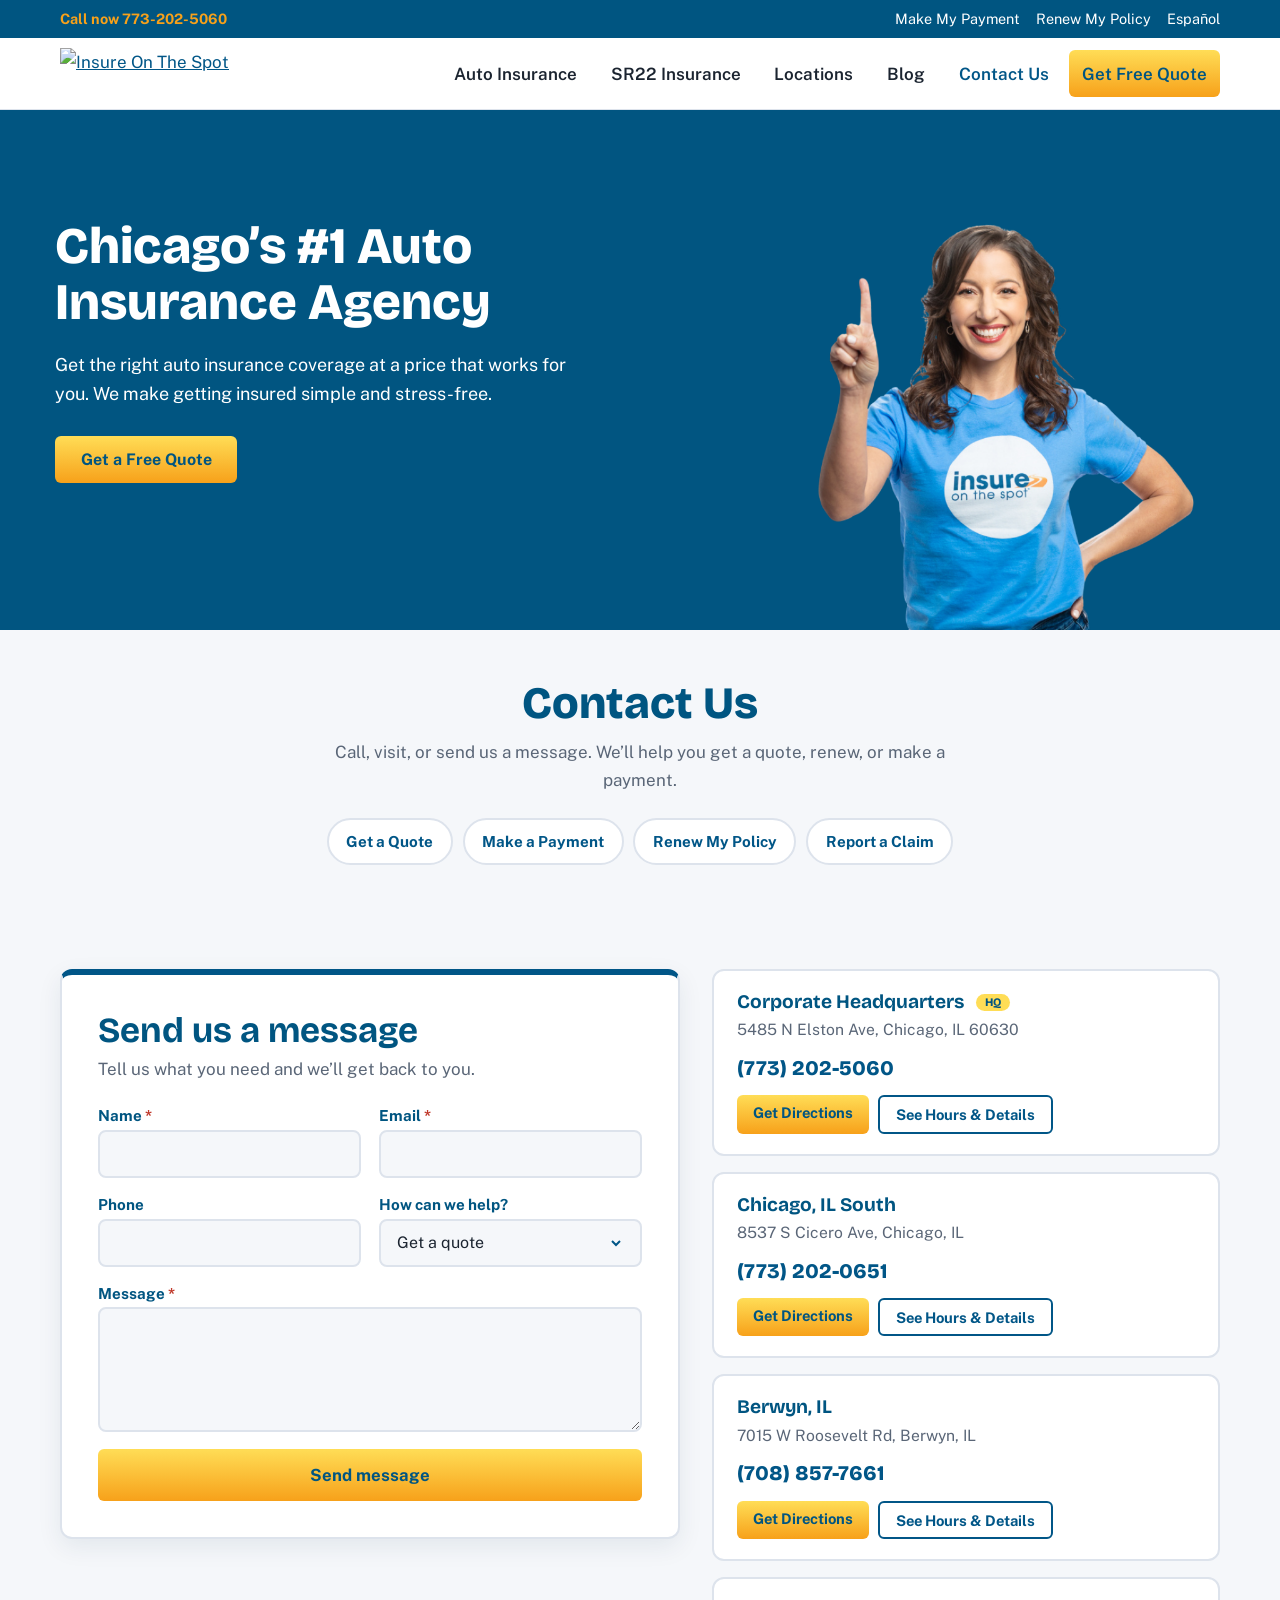
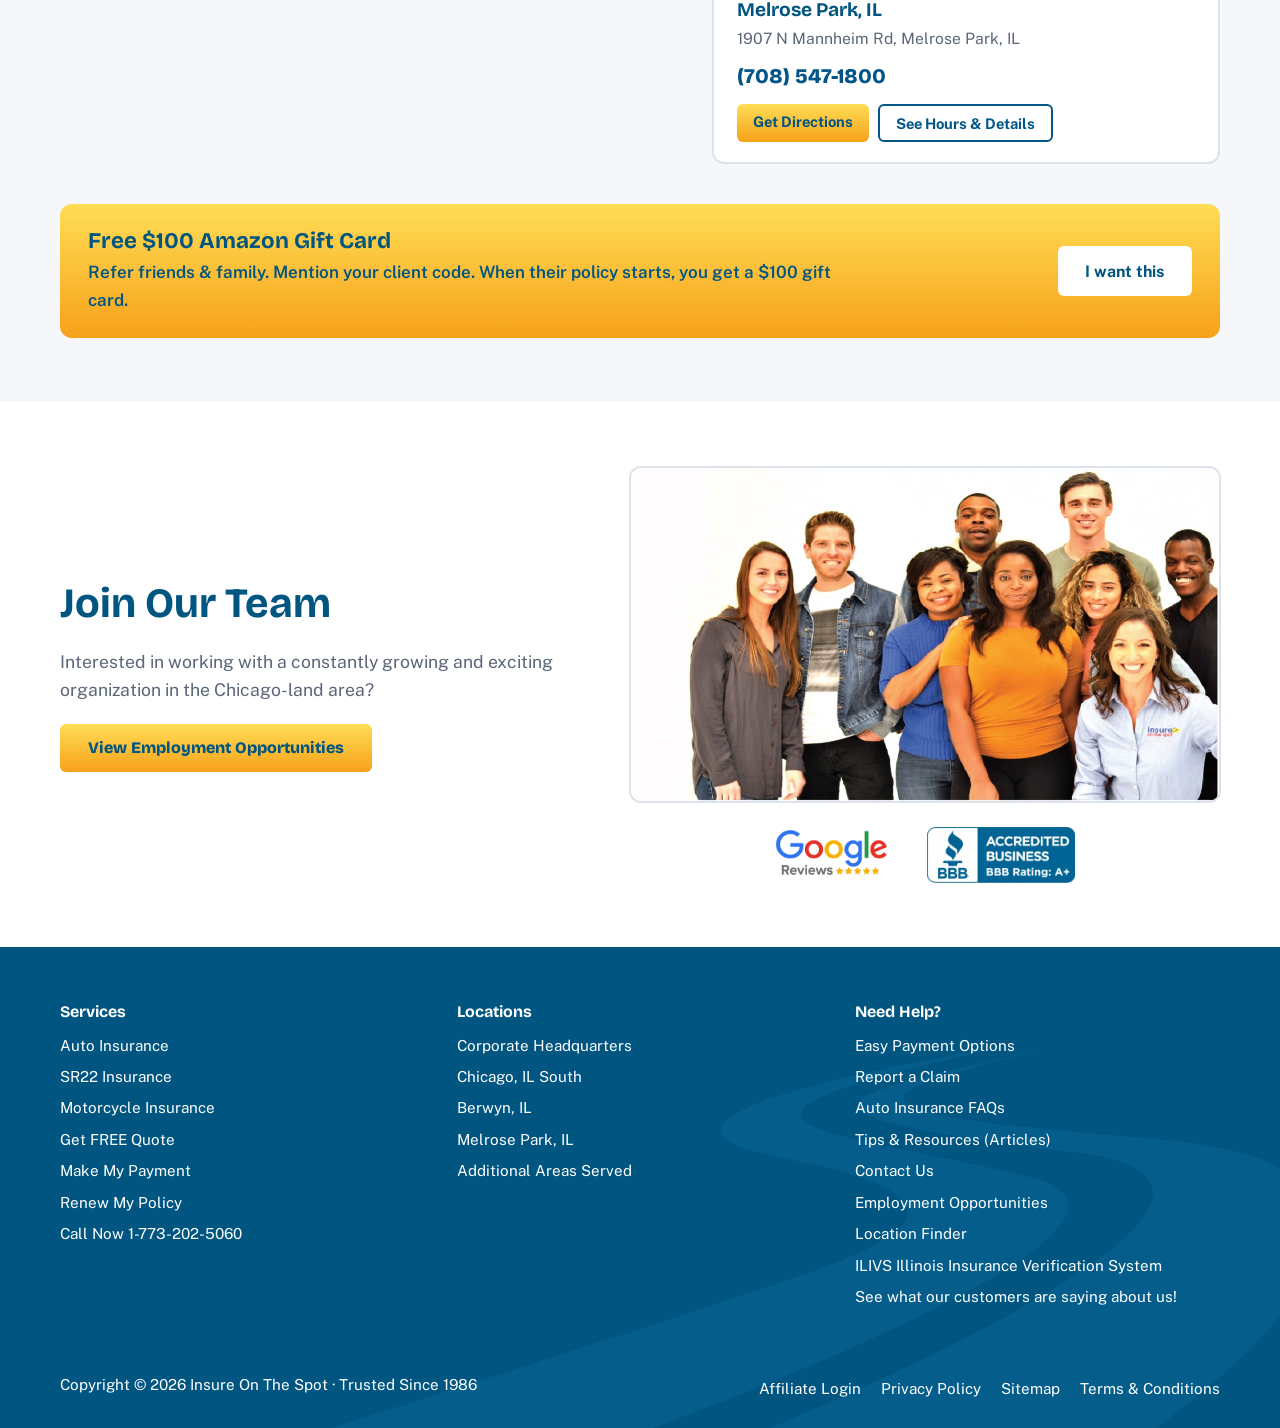
==== commit 1e4359e4: "Remove duplicate require statement from the contact page" ====
--- a/contact.html
+++ b/contact.html
@@ -129,8 +129,6 @@
               <textarea class="form__control form__control--textarea" name="message" rows="5" required></textarea>
               <p class="form__error" hidden>Tell us how we can help.</p>
             </label>
-
-            <p class="form__note"><span class="form__req" aria-hidden="true">*</span> Required</p>
             <button class="btn btn--primary form__submit" type="submit">Send message</button>
           </form>
 
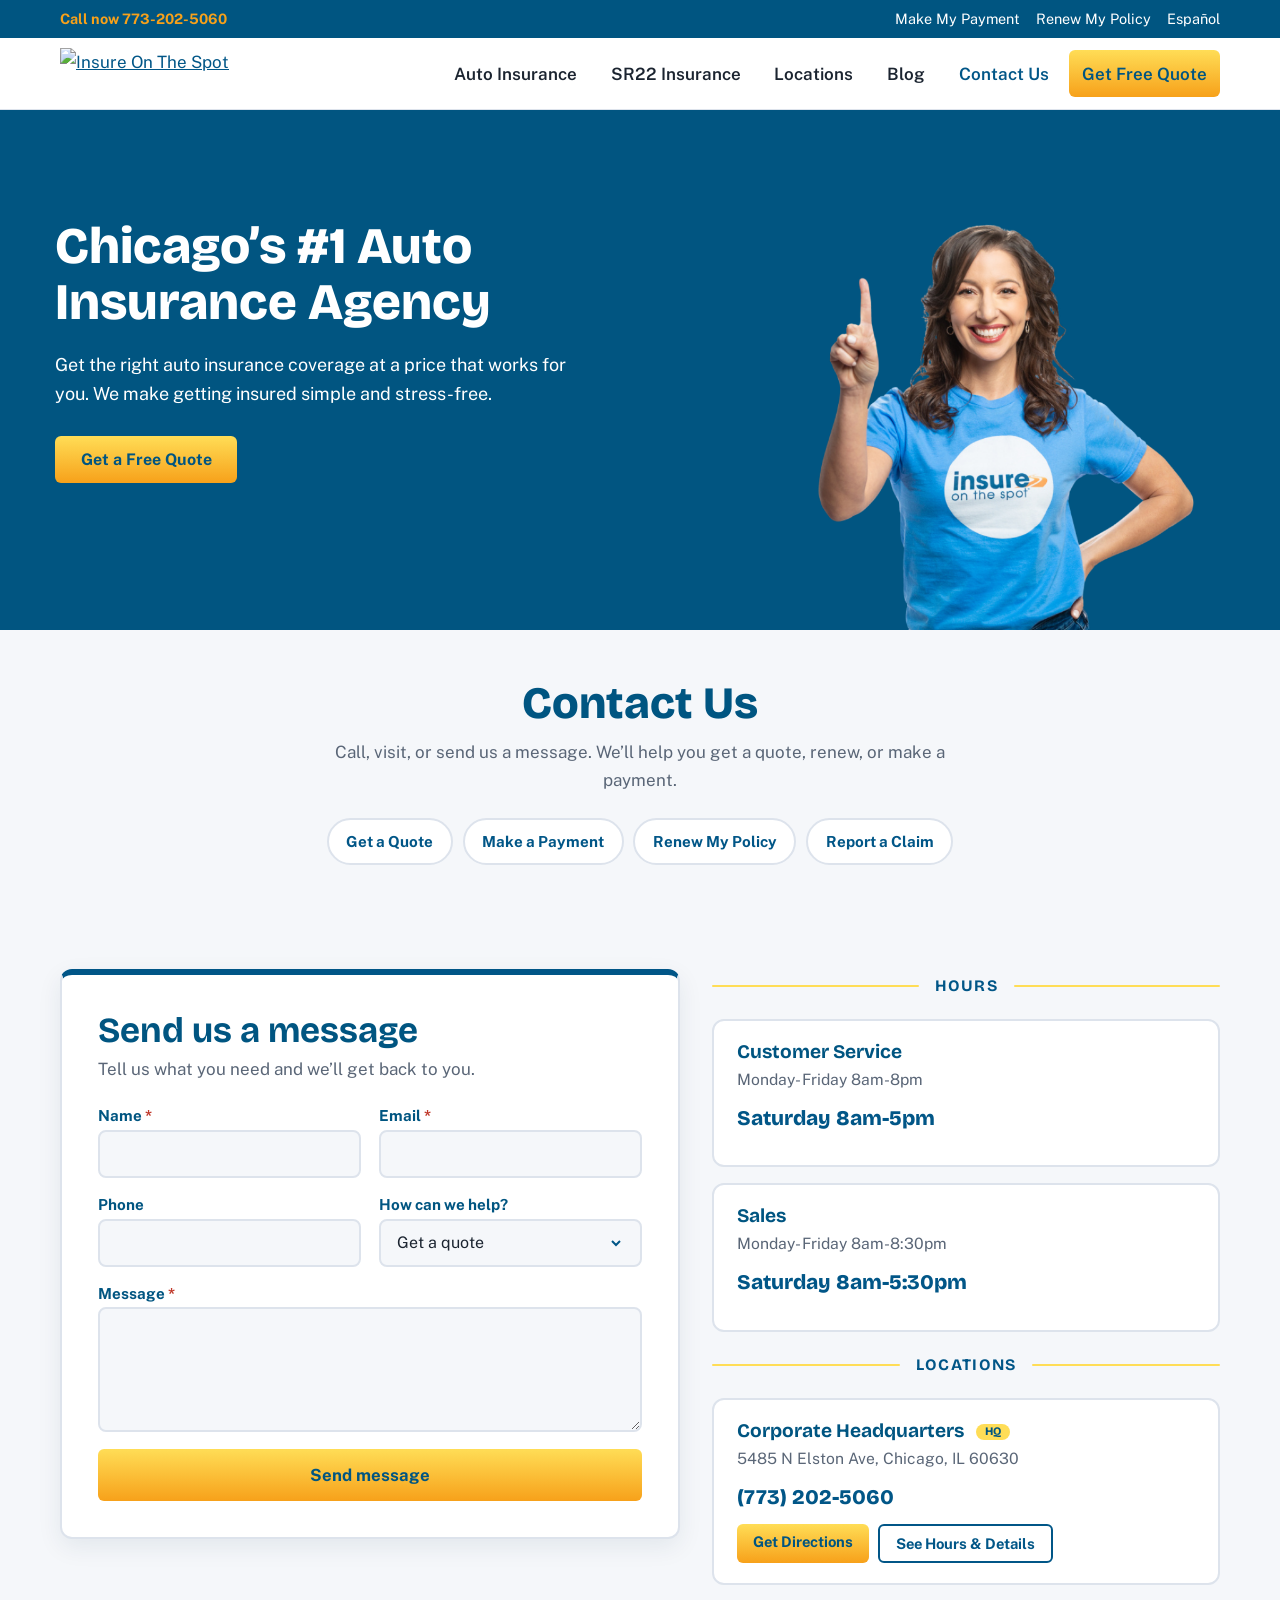
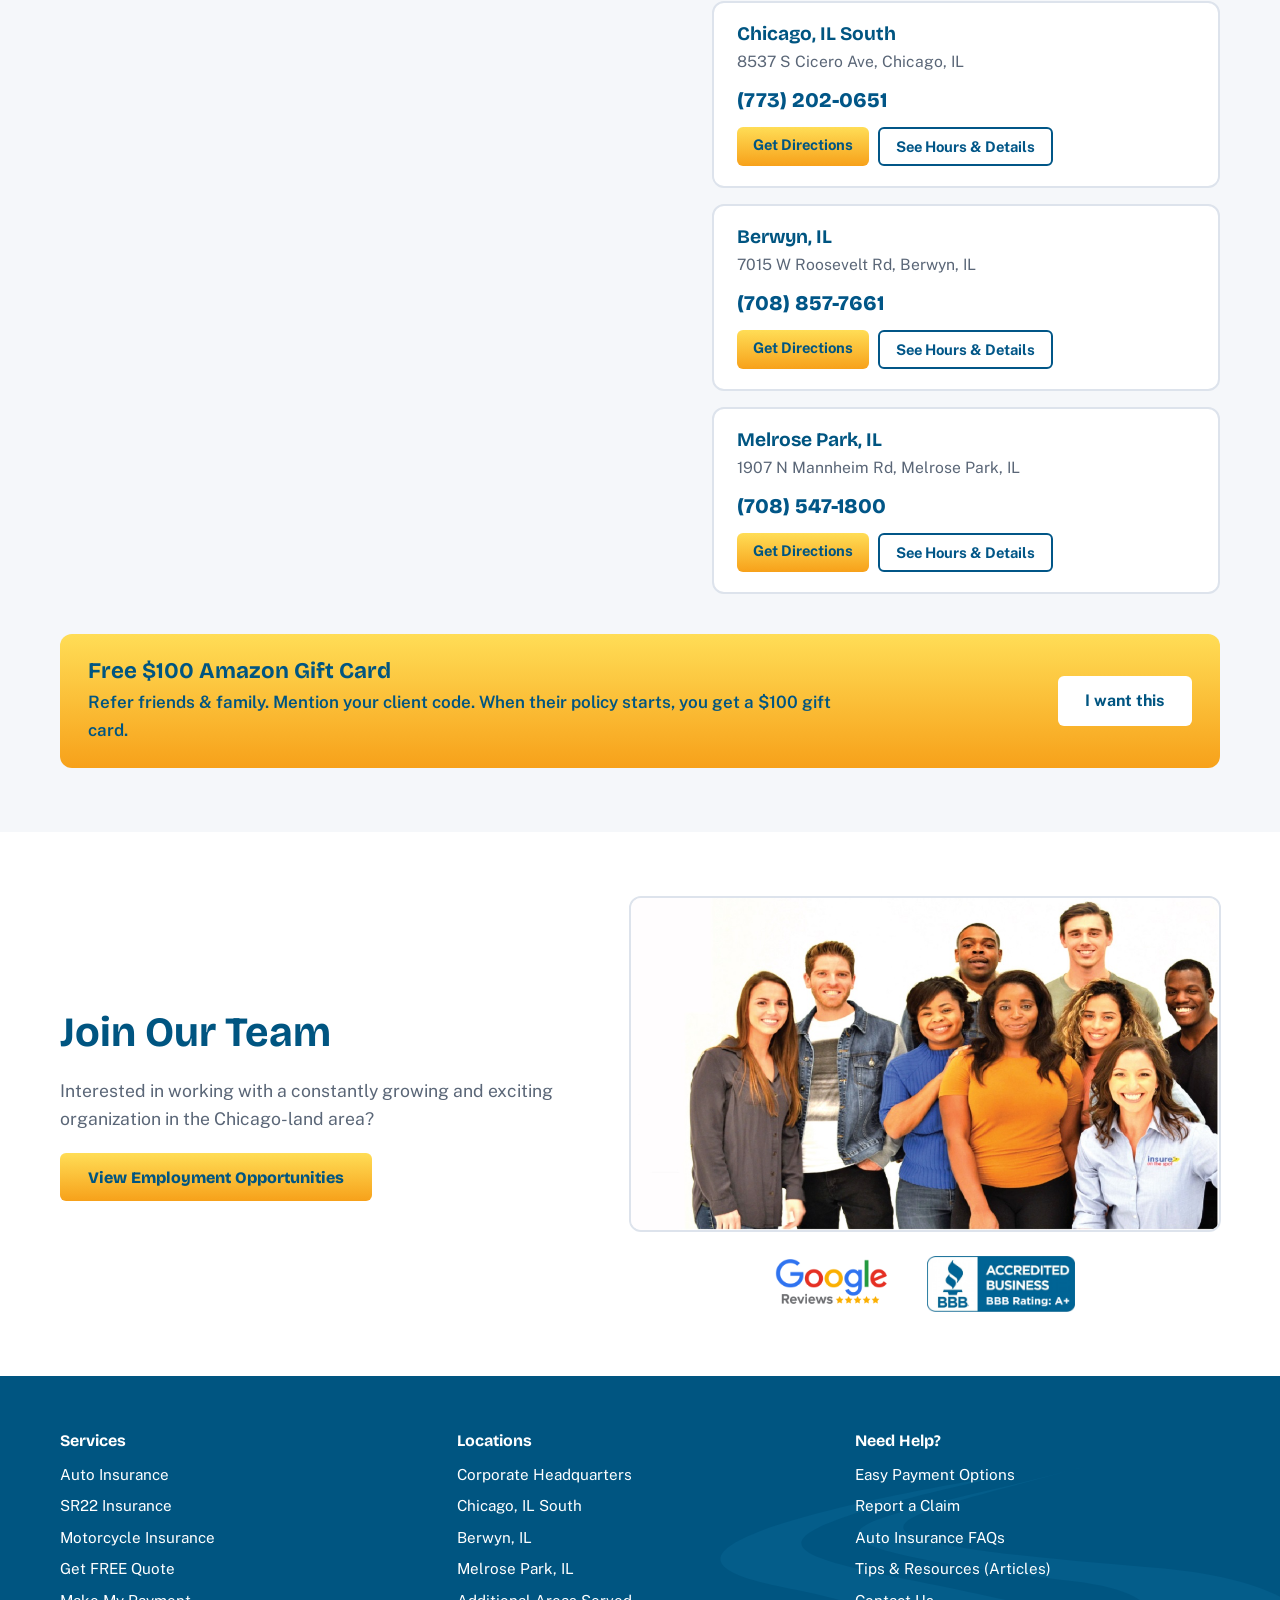
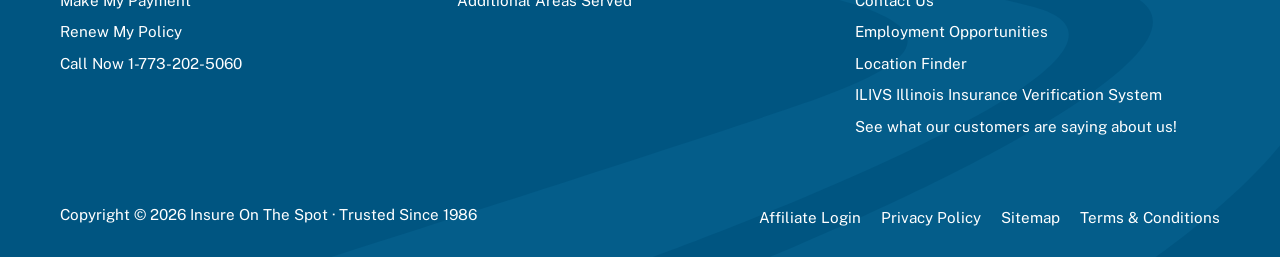
==== commit 1f64bd7c: "Add Hours section" ====
--- a/contact.html
+++ b/contact.html
@@ -30,10 +30,10 @@
           src="https://www.insureonthespot.com/wp-content/themes/orbit-media/images/logo.png" alt="Insure On The Spot"
           width="180" height="52"></a>
       <button class="header__toggle" aria-expanded="false" aria-controls="site-nav">
-                <svg xmlns="http://www.w3.org/2000/svg" width="24" height="24" viewBox="0 0 24 24" fill="none"
-                    stroke="currentColor" stroke-width="2" stroke-linecap="round" stroke-linejoin="round">
-                    <path d="M4 6h16M4 12h16M4 18h16"></path>
-                </svg> </button>
+        <svg xmlns="http://www.w3.org/2000/svg" width="24" height="24" viewBox="0 0 24 24" fill="none"
+          stroke="currentColor" stroke-width="2" stroke-linecap="round" stroke-linejoin="round">
+          <path d="M4 6h16M4 12h16M4 18h16"></path>
+        </svg> </button>
       <nav class="nav" id="site-nav" aria-label="Main">
         <ul class="nav__list">
           <li class="nav__item"><a class="nav__link" href="https://www.insureonthespot.com/auto-insurance/">Auto
@@ -137,6 +137,24 @@
 
         <div class="contact__info">
           <ul class="locations">
+            <li class="locations__item-divider" aria-hidden="true">
+              <h3 class="locations__name">Hours</h3>
+            </li>
+            <li class="locations__item">
+              <h3 class="locations__name">Customer Service</h3>
+              <p class="locations__addr">Monday- Friday 8am-8pm</p>
+              <span class="locations__phone">Saturday 8am-5pm</span>
+            </li>
+            <li class="locations__item">
+              <h3 class="locations__name">Sales</h3>
+              <p class="locations__addr">Monday- Friday 8am-8:30pm</p>
+              <span class="locations__phone">Saturday 8am-5:30pm</span>
+            </li>
+
+            <li class="locations__item-divider" aria-hidden="true">
+              <h3 class="locations__name">Locations</h3>
+            </li>
+
             <li class="locations__item">
               <h3 class="locations__name">Corporate Headquarters <span class="locations__badge">HQ</span></h3>
               <p class="locations__addr">5485 N Elston Ave, Chicago, IL 60630</p>
@@ -149,6 +167,7 @@
                   href="https://www.insureonthespot.com/locations/corporate-headquarters/">See Hours &amp; Details</a>
               </div>
             </li>
+
             <li class="locations__item">
               <h3 class="locations__name">Chicago, IL South</h3>
               <p class="locations__addr">8537 S Cicero Ave, Chicago, IL</p>
@@ -161,6 +180,7 @@
                   href="https://www.insureonthespot.com/locations/chicago-il-south/">See Hours &amp; Details</a>
               </div>
             </li>
+
             <li class="locations__item">
               <h3 class="locations__name">Berwyn, IL</h3>
               <p class="locations__addr">7015 W Roosevelt Rd, Berwyn, IL</p>
@@ -173,6 +193,7 @@
                   Hours &amp; Details</a>
               </div>
             </li>
+
             <li class="locations__item">
               <h3 class="locations__name">Melrose Park, IL</h3>
               <p class="locations__addr">1907 N Mannheim Rd, Melrose Park, IL</p>
@@ -216,7 +237,8 @@
             organization in the Chicago-land area?
           </p>
 
-          <a class="team__cta" href="https://www.insureonthespot.com/employment-opportunities/">View Employment Opportunities</a>
+          <a class="team__cta" href="https://www.insureonthespot.com/employment-opportunities/">View Employment
+            Opportunities</a>
         </div>
 
         <div class="team__media">
--- a/assets/scss/main.css
+++ b/assets/scss/main.css
@@ -847,6 +847,32 @@
   font-weight: 600;
 }
 
+.locations__item-divider {
+  display: flex;
+  align-items: center;
+  gap: 1rem;
+  background: none;
+  border: 0;
+  box-shadow: none;
+  padding: 0.5rem 0;
+}
+.locations__item-divider::before, .locations__item-divider::after {
+  content: "";
+  flex: 1;
+  height: 2px;
+  background: #ffdd56;
+  border-radius: 2px;
+}
+.locations__item-divider .locations__name {
+  margin: 0;
+  color: #015687;
+  font-size: 1rem;
+  font-weight: 700;
+  text-transform: uppercase;
+  letter-spacing: 0.08em;
+  white-space: nowrap;
+}
+
 .loc-layout {
   display: grid;
   gap: 1.5rem;
